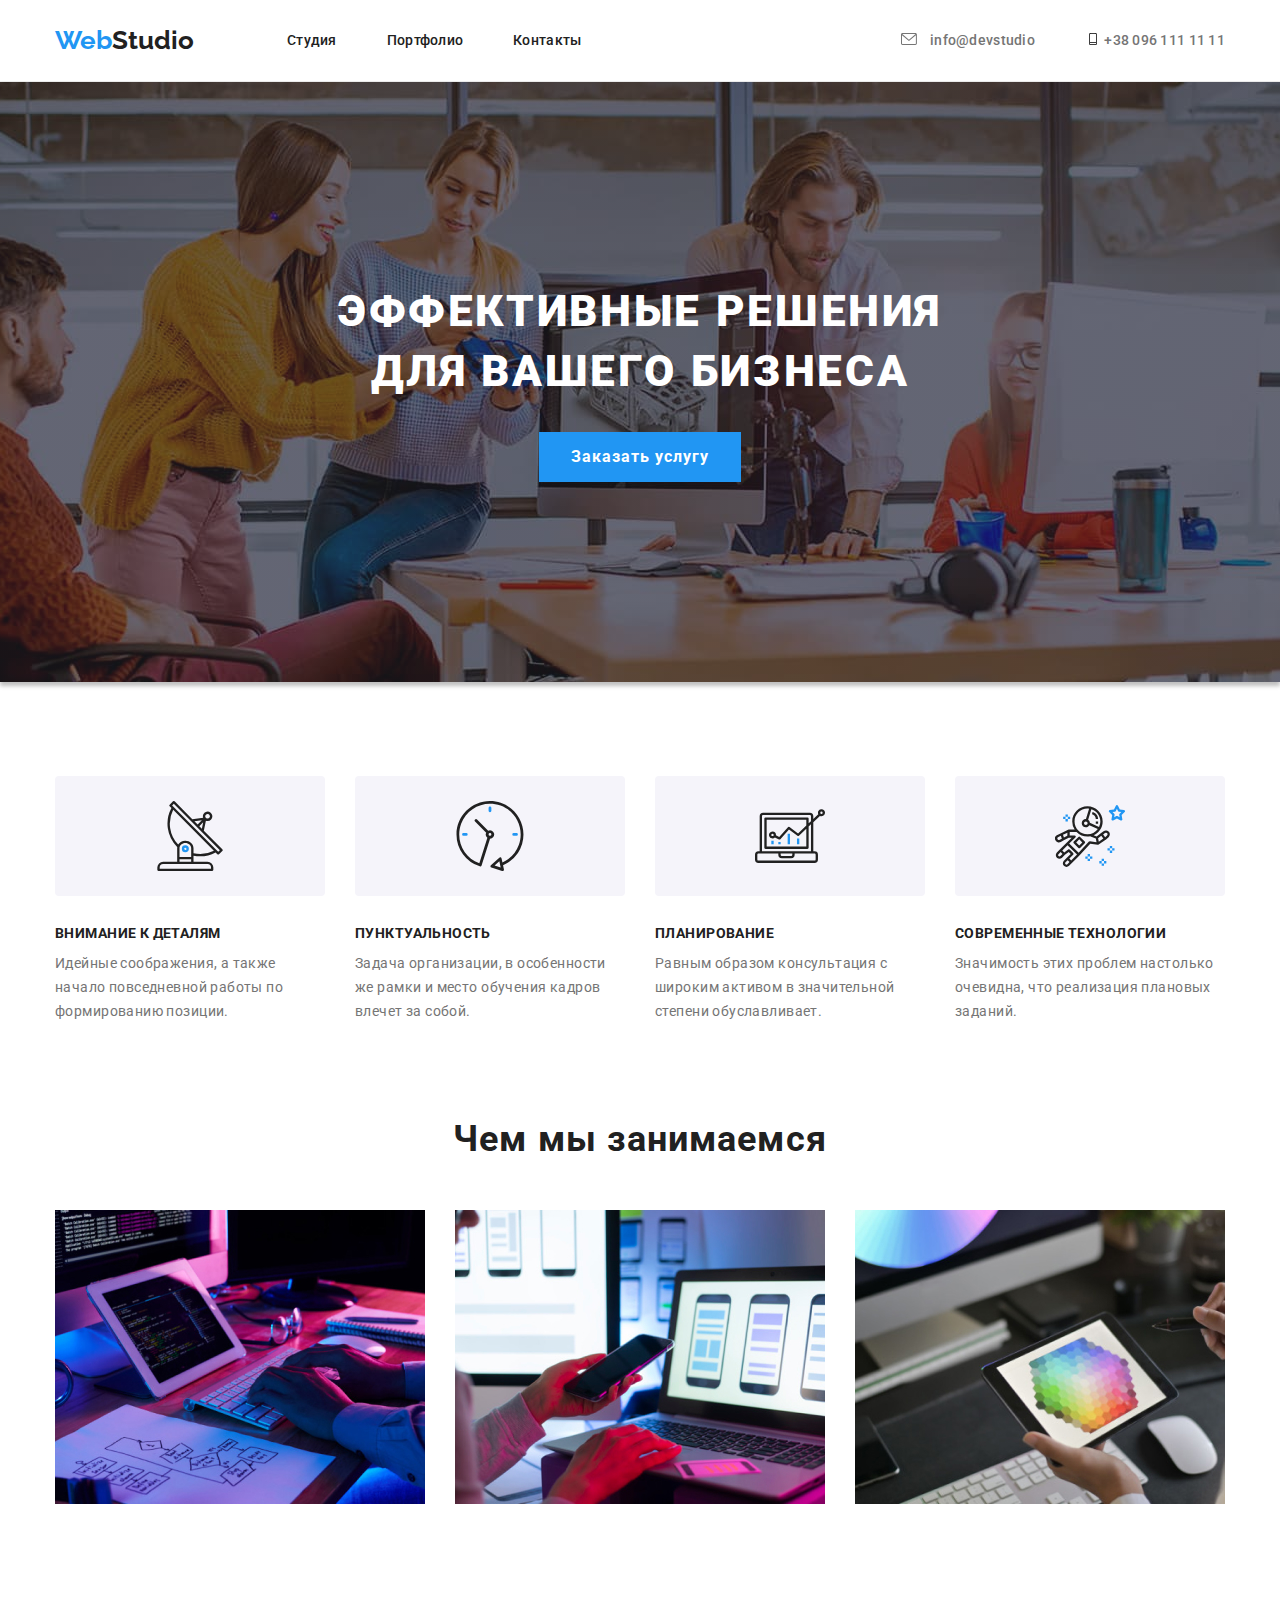
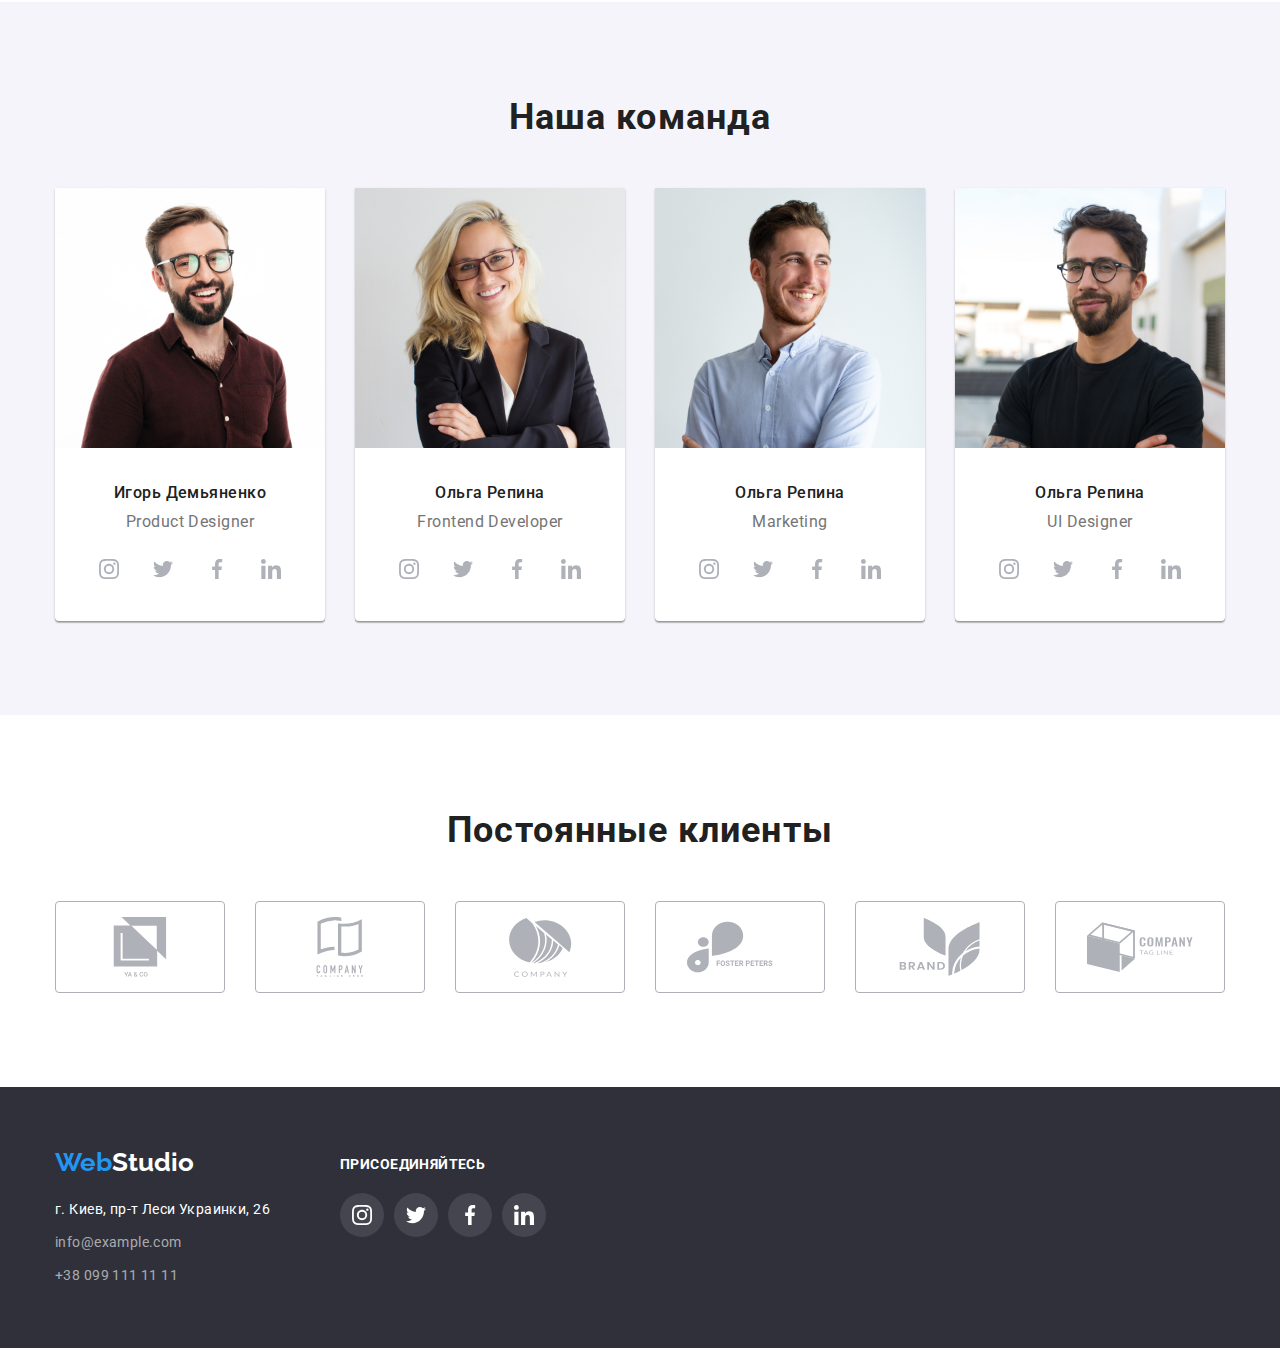
==== index.html @ 3fc8c056 "work5" ====
<!DOCTYPE html>
<html lang="ru">
<head>
    <meta charset="UTF-8">
    <meta http-equiv="X-UA-Compatible" content="IE=edge">
    <meta name="viewport" content="width=device-width, initial-scale=1.0">
    <title>Document</title>
    <link rel="stylesheet" href="./css/modern-normalize.css">
    <link rel="preconnect" href="https://fonts.googleapis.com">
    <link rel="preconnect" href="https://fonts.gstatic.com" crossorigin>
    <link href="https://fonts.googleapis.com/css2?family=Raleway:wght@700&family=Roboto:wght@400;500;700;900&display=swap"
        rel="stylesheet">
    <link rel="stylesheet" href="./css/styles.css">
</head>
<body>
    <!-- Шапка -->
<header class="header">
    <div class="container auth-div">
        <nav class="auth-nav">
            <a class="webstudio text-decor" href=""><span class="web">Web</span>Studio</a>
            <ul class="site-ul">
                <li><a class="link-li text-decor" href="./index.html">Студия</a></li>
                <li><a class="link-li text-decor" href="./portfolio.html">Портфолио</a></li>
                <li><a class="link-li text-decor" href="">Контакты</a></li>
            </ul>
        </nav>
        <ul class="site-ul-li">
            <li> 
            <a class="link text-decor" href="#"> <svg class="envelope" width="16" height="12">
                <use href="./images/icons.svg#icon-envelope-hover">
                </use>
            </svg> info@devstudio</a>
        </li>
            <li>
                <a class="link text-decor" href="#"> <svg class="smarthone" width="16" height="12">
                    <use href="./images/icons.svg#icon-Vector"></use>
                </svg> +38 096 111 11 11</a></li>
        </ul>
    </div>
</header>
    <!-- Головна частина -->
    <main>
            <!-- Рішення -->
            <section class="hero section">
                <h1 class="decision">Эффективные решения <br> для вашего бизнеса</h1>
                <button class="btn" type="button" data-modal-open>Заказать услугу</button>
                <div class="backdrop is-hidden" data-modal>
                    <div class="modal">
                        <button class="btn-modal" data-modal-close>X</button>
                    </div>
                </div>
            </section>
            <!-- Увага, пунктуальність, планування та сучасні технології -->
            <section class="section section-tehnologi">
                <div class="container">
                            <ul class="job">
                                <li class="job-li">
                                    <div class="div-tehnologi">
                                        <svg  class="icon-tehnologi" width="70" height="70">
                                            <use href="./images/icons.svg#icon-antenna-1"></use>
                                        </svg>
                                    </div> 
                                    <h3 class="menu">Внимание к деталям</h3>
                                    <p class="submenu">Идейные соображения, а также начало повседневной работы по формированию позиции.</p>
                                </li>
                                <li class="job-li">
                                    <div class="div-tehnologi">
                                        <svg class="icon-tehnologi" width="70" height="70">
                                            <use href="./images/icons.svg#icon-clock-1"></use>
                                        </svg>
                                    </div>
                                    <h3 class="menu">Пунктуальность</h3>
                                    <p class="submenu">Задача организации, в особенности же рамки и место обучения кадров влечет за собой.</p>
                                </li>
                                <li class="job-li">
                                    <div class="div-tehnologi">
                                        <svg class="icon-tehnologi" width="70" height="70">
                                            <use href="./images/icons.svg#icon-diagram-1"></use>
                                        </svg>
                                    </div>
                                    <h3 class="menu">Планирование</h3>
                                    <p class="submenu">Равным образом консультация с широким активом в значительной степени обуславливает.</p>
                                </li>
                                <li class="job-li">
                                    <div class="div-tehnologi">
                                        <svg class="icon-tehnologi" width="70" height="70">
                                            <use href="./images/icons.svg#icon-astronaut-1"></use>
                                        </svg>
                                    </div>
                                    <h3 class="menu">Современные технологии</h3>
                                    <p class="submenu">Значимость этих проблем настолько очевидна, что реализация плановых заданий.</p>
                                </li>
                            </ul>
                </div>
            </section>
            <!-- Чим ми займаємось -->
            <section class="section">
                <div class="container">
                    <h2 class="work">Чем мы занимаемся</h2>
                    <ul class="work-ul">
                        <li>
                            <img src="./images/img.jpg" width="370" alt="программист работает в своем рабочем офисе">
                        </li>
                        <li>
                            <img src="./images/img2.jpg" width="370" alt="вебдизайнеры разрабатывают приложение на смартфоны">
                        </li>
                        <li>
                            <img src="./images/img3.jpg" width="370"
                                alt="креативный художник веб дизайнер с рабочим выбором цвета графическим планшетом">
                        </li>
                    </ul>
                </div>
            </section>
            <!-- Команда -->
            <section class="section" style="background-color: #F5F4FA">
                <div class="container">
                    <h2 class="team">Наша команда</h2>
                    <ul class="team-ul">
                        <li class="team-li">
                            <img src="./images/img4.jpg" width="270" height="260" alt="дизайнер продукта">
                            <div class="div-p">
                                <p class="member">Игорь Демьяненко</p>
                                <p class="kind">Product Designer</p>
                            </div>
                            <ul class="icon-ul">
                                <li class="icon-li"><a class="icon-link" href="#">
                                    <svg class="icon-item">
                                        <use href="./images/icons.svg#icon-instagram-2"></use>
                                    </svg>
                                </a></li>
                                <li><a class="icon-link" href="#">
                                    <svg class="icon-item" width="20" height="20">
                                        <use href="./images/icons.svg#icon-twitter-1"></use>
                                    </svg>
                                </a></li>
                                <li><a class="icon-link" href="#">
                                    <svg class="icon-item" width="20" height="20">
                                        <use href="./images/icons.svg#icon-facebook-1"></use>
                                    </svg>
                                </a></li>
                                <li><a class="icon-link" href="#">
                                    <svg class="icon-item" width="20" height="20">
                                        <use href="./images/icons.svg#icon-linkedin-1"></use>
                                    </svg>
                                </a></li>
                            </ul>
                        </li>
                        <li class="team-li">
                            <img src="./images/img5.jpg" width="270" height="260" alt="фронтенд разработчик">
                            <div class="div-p">
                                <p class="member">Ольга Репина</p>
                                <p class="kind">Frontend Developer</p> 
                            </div>
                                                        <ul class="icon-ul">
                                                            <li class="icon-li"><a class="icon-link" href="#">
                                                                    <svg class="icon-item">
                                                                        <use href="./images/icons.svg#icon-instagram-2"></use>
                                                                    </svg>
                                                                </a></li>
                                                            <li><a class="icon-link" href="#">
                                                                    <svg class="icon-item" width="20" height="20">
                                                                        <use href="./images/icons.svg#icon-twitter-1"></use>
                                                                    </svg>
                                                                </a></li>
                                                            <li><a class="icon-link" href="#">
                                                                    <svg class="icon-item" width="20" height="20">
                                                                        <use href="./images/icons.svg#icon-facebook-1"></use>
                                                                    </svg>
                                                                </a></li>
                                                            <li><a class="icon-link" href="#">
                                                                    <svg class="icon-item" width="20" height="20">
                                                                        <use href="./images/icons.svg#icon-linkedin-1"></use>
                                                                    </svg>
                                                                </a></li>
                                                        </ul>
                        </li>
                        <li class="team-li">
                            <img src="./images/img6.jpg" width="270" height="260" alt="маркетолог">
                            <div class="div-p">
                                <p class="member">Ольга Репина</p>
                                <p class="kind">Marketing</p>
                            </div>
                                                    <ul class="icon-ul">
                                                        <li class="icon-li"><a class="icon-link" href="#">
                                                                <svg class="icon-item">
                                                                    <use href="./images/icons.svg#icon-instagram-2"></use>
                                                                </svg>
                                                            </a></li>
                                                        <li><a class="icon-link" href="#">
                                                                <svg class="icon-item" width="20" height="20">
                                                                    <use href="./images/icons.svg#icon-twitter-1"></use>
                                                                </svg>
                                                            </a></li>
                                                        <li><a class="icon-link" href="#">
                                                                <svg class="icon-item" width="20" height="20">
                                                                    <use href="./images/icons.svg#icon-facebook-1"></use>
                                                                </svg>
                                                            </a></li>
                                                        <li><a class="icon-link" href="#">
                                                                <svg class="icon-item" width="20" height="20">
                                                                    <use href="./images/icons.svg#icon-linkedin-1"></use>
                                                                </svg>
                                                            </a></li>
                                                    </ul>
                        </li>
                        <li class="team-li">
                            <img src="./images/img7.jpg" width="270" height="260" alt="дизайнер пользовательского интерфейса">
                            <div class="div-p">
                                <p class="member">Ольга Репина</p>
                            <p class="kind">UI Designer</p>
                            </div>
                                                        <ul class="icon-ul">
                                                            <li class="icon-li"><a class="icon-link" href="#">
                                                                    <svg class="icon-item">
                                                                        <use href="./images/icons.svg#icon-instagram-2"></use>
                                                                    </svg>
                                                                </a></li>
                                                            <li><a class="icon-link" href="#">
                                                                    <svg class="icon-item" width="20" height="20">
                                                                        <use href="./images/icons.svg#icon-twitter-1"></use>
                                                                    </svg>
                                                                </a></li>
                                                            <li><a class="icon-link" href="#">
                                                                    <svg class="icon-item" width="20" height="20">
                                                                        <use href="./images/icons.svg#icon-facebook-1"></use>
                                                                    </svg>
                                                                </a></li>
                                                            <li><a class="icon-link" href="#">
                                                                    <svg class="icon-item" width="20" height="20">
                                                                        <use href="./images/icons.svg#icon-linkedin-1"></use>
                                                                    </svg>
                                                                </a></li>
                                                        </ul>
                        </li>
                    </ul>
                </div>
            </section>
            <!-- Постоянные клиенты -->
            <section class="section">
                <div class="container">
                    <h2 class="clients">Постоянные клиенты</h2>
                    <ul class="clients-ul">
                        <li>
                                <a class="clients-a" href="#">
                                    <svg class="logo" width="106" height="60">
                                        <use href="./images/icons.svg#icon-group"></use>
                                    </svg>
                                </a>
                        </li>
                        <li>
                                <a class="clients-a" href="#">
                                <svg class="logo" width="106" height="60">
                                    <use href="./images/icons.svg#icon-taglinehere"></use>
                                </svg>
                            </a>
                        </li>
                        <li>
                                <a class="clients-a" href="#">
                                    <svg class="logo" width="106" height="60">
                                <use href="./images/icons.svg#icon-company"></use>
                            </svg>
                        </a>
                        </li>
                        <li>
                                <a class="clients-a" href="#">
                                    <svg class="logo" width="106" height="60">
                                <use href="./images/icons.svg#icon-fosters"></use>
                            </svg>
                        </a>
                        </li>
                        <li>
                                <a class="clients-a" href="#">
                                    <svg class="logo" width="106" height="60">
                                    <use href="./images/icons.svg#icon-brand"></use>
                                </svg>
                            </a>
                        </li>
                        <li>
                                <a class="clients-a" href="#">
                                    <svg class="logo" width="106" height="60">
                                    <use href="./images/icons.svg#icon-tagline"></use>
                                </svg>
                            </a>
                        </li>
                    </ul>
                </div>
            </section>
    </main>   
    <!-- Футер -->
    <footer>
        <div class="container footers">
            <div class="footer-addres"> 
<a class="webstudio-footer text-decor" href=""><span class="web">Web</span>Studio</a>
            <address class="address text-decor">г. Киев, пр-т Леси Украинки, 26</address>
            <ul class="email-link">
                <li><a class="email text-decor" href="">info@example.com</a></li>
                <li><a class="email text-decor" href="">+38 099 111 11 11</a></li>
            </ul>
            </div>
        <div class="footer-icons">
            <p class="footer-p">присоединяйтесь</p>
            <ul class="footer-icons-ul">
                <li ><a class="footer-icons-a" href="">
                    <svg class="footer-icon-item" width="20" height="20">
                        <use href="./images/icons.svg#icon-instagram-2"></use>
                    </svg>
                </a></li>
                <li ><a class="footer-icons-a" href="">
                    <svg class="footer-icon-item" width="20" height="20">
                        <use href="./images/icons.svg#icon-twitter-1"></use>
                    </svg>
                </a></li>
                <li ><a class="footer-icons-a" href="">
                    <svg class="footer-icon-item" width="20" height="20">
                        <use href="./images/icons.svg#icon-facebook-1"></use>
                    </svg>
                </a></li>
                <li ><a class="footer-icons-a" href="">
                    <svg class="footer-icon-item" width="20" height="20">
                        <use href="./images/icons.svg#icon-linkedin-1"></use>
                    </svg>
                </a></li>
            </ul>
        </div>
        </div>
    </footer>
    <!-- Модальне вікно -->
    <script src="./js/modal.js"></script>
</body>
</html>
---- css/styles.css ----
body {
    background-color: #FFFFFF;
    font-family: 'Roboto';
    color: #212121;
    font-weight: 400;
}
h1, h2, h3, ul, p {
        margin: 0;
        padding: 0;
}
ul {
    list-style: none;
}
.text-decor {
    text-decoration: none;
}
/* Header */
.header {
    background: #FFFFFF;
    border-bottom: 1px solid #ECECEC;
}
.auth-div {
        display: flex;
        align-items: center;
}
.auth-nav {
        display: flex;
        align-items: center;

}
.webstudio {
        font-family:'Raleway';
        font-weight: 700;
        font-size: 26px;
        line-height: 1.19;
        color: #212121;
        display: block;
        padding-top: 25px;
        padding-bottom: 25px;
}
.web {
    color:#2196F3;
}
.site-nav {
        display: flex;
        margin-right: 50px;
}
 .site-nav li:not(:last-child) {
        margin-right: 50px;
 }
 .site-ul {
        display: flex;
        margin-left: 93px;
 }
 .site-ul-li {
        display: flex;
        margin-left: auto;
 }
.site-ul li:not(:last-child) {
        margin-right: 50px;
}
.site-ul-li li:not(:last-child) {
        margin-right: 50px;
}

.link-li{
        font-weight: 500;
        font-size: 14px;
        line-height: 1.14;
        letter-spacing: 0.02em;
        color: #212121;
        padding-top: 32px;
        padding-bottom: 32px;
}
.link {
        font-weight: 500;
        font-size: 14px;
        line-height: 1.14;
        letter-spacing: 0.02em;
        color: #757575;
        padding-top: 32px;
        padding-bottom: 32px;
}

.link-li:hover, .link-li:focus {
    color: #2196F3;
}

.link:hover .smarthone , .link:focus .smarthone {
        fill: #2196F3;
}
.envelope {
        margin-right: 10px;
        fill: #757575;
}
.link:hover .envelope,
.link:focus .envelope {
        fill: #2196F3;
}
.link:hover, .link:focus {
        color: #2196F3;
}
/* Main */
.container {
        width: 1200px;
        margin-left: auto;
        margin-right: auto;
        padding-left: 15px;
        padding-right: 15px;
}

.section {
        padding-top: 94px;
        padding-bottom: 94px;
}

  /* < !-- Рішення --> */
.hero {
        text-align: center;
        background-color: rgba(47, 48, 58, 0.4);
        padding-top: 200px;
        padding-bottom: 200px;
        margin-left: auto;
        margin-right: auto;
        max-width: 1600px;
        height: 600px;
        box-shadow: 0px 4px 4px rgba(0, 0, 0, 0.25);
        background-image:
        linear-gradient(to right, rgba(47, 48, 58, 0.4), rgba(47, 48, 58, 0.4)), 
        url(../images/Img17.jpg);
        background-position: center;
        background-size: cover;
        background-repeat: no-repeat;
        
}
.decision {
        font-weight: 900;
        font-size: 44px;
        line-height: 1.36;
            letter-spacing: 0.06em;
            text-transform: uppercase;
            color: #FFFFFF; 
            margin-top: 0;
            margin-bottom: 30px;
}

.btn {
        display: inline-block;
        font-weight: 700;
        font-size: 16px;
        line-height: 1.88;
            text-align: center;
            letter-spacing: 0.06em;
            color: #FFFFFF;
            background-color: #2196F3;
            border: none;
            cursor: pointer;
            min-width: 200px;
            height: 50px;
            padding: 10px 32px;
}
.backdrop.is-hidden {
        visibility: hidden;
        opacity: 0;
        pointer-events: none;
}
.modal {
        background-color: #FFFFFF;
        width: 528px;
        height: 581px;
        position: absolute;
        left: 31%;
        top: 32%;
}
.btn-modal {
        width: 30px;
        height: 30px;
        position: absolute;
        top: 0;
        right: 0;
}
/* < !-- Увага,
пунктуальність,
планування та сучасні технології --> */

.section-tehnologi {
        padding-bottom: 0;
}
.job {
        display: flex;
}
.job li:not(:last-child) {
        margin-right: 30px;
}
.job-li {
        width: 270px;
}
.div-tehnologi {
        background-color: #F5F4FA;
        width: 270px;
        height: 120px;
        border-radius: 4px;
        margin-bottom: 30px;
                justify-content: center;
                        align-items: center;
                        display: flex;
}

.menu {
        font-weight: 700;
        font-size: 14px;
        line-height: 1.14;
        letter-spacing: 0.03em;
        text-transform: uppercase;
        color: #212121;
        margin-bottom: 10px;
}
.submenu {
        font-size: 14px;
        line-height: 1.71;
        letter-spacing: 0.03em;
        color: #757575;
}
  /* < !-- Чим ми займаємось --> */
.work {
        font-weight: 700;
        font-size: 36px;
        line-height: 1.17;
        text-align: center;
        letter-spacing: 0.03em;
        color: #212121;
        margin-bottom: 50px;
}
.work-ul {
        display: flex;
}
.work-ul li:not(:last-child) {
        margin-right: 30px;
}
 /* < !-- Команда --> */
.team {
        font-weight: 700;
        font-size: 36px;
        line-height: 1.17;
        text-align: center;
        letter-spacing: 0.03em;
        color: #212121;
        margin-bottom: 50px;
} 
 .team-ul {
        display: flex;
 }
 .team-ul li:not(:last-child) {
        margin-right: 30px;
 }
 .team-li {
        border-radius: 0px 0px 4px 4px;
        background: #FFFFFF;
        box-shadow: 0px 1px 3px rgba(0, 0, 0, 0.12), 0px 1px 1px rgba(0, 0, 0, 0.14), 0px 2px 1px rgba(0, 0, 0, 0.2);
 }
.icon-ul {
        display: flex;
        padding: 16px 32px 30px 32px;
}
.icon-ul li:not(:last-child) {
        margin-right: 10px;
}
.icon-link {
        width: 44px;
        height: 44px;
        border-radius: 50%;
         border: none;
         display: flex;
         align-items: center;
         justify-content: center;
}
.icon-link:hover, .icon-link:focus {
        background-color: #2196F3;
}
.icon-item {
        fill: #AFB1B8;
        width: 20px;
        height: 20px;
}
.icon-link:hover .icon-item,
.icon-link:focus .icon-item {
        fill: #FFFFFF;
}
.member {
        font-weight: 500;
        font-size: 16px;
        line-height: 1.19;
        text-align: center;
        letter-spacing: 0.03em;
        color: #212121;
}
.kind {
        font-size: 16px;
        line-height: 1.19;
        text-align: center;
        letter-spacing: 0.03em;
        color: #757575;
        margin-top: 10px;
}
.div-p {
        padding-top: 30px;
}
/* Clients */
.clients {
        font-weight: 700;
                font-size: 36px;
                line-height: 1.17;
                text-align: center;
                letter-spacing: 0.03em;
                color: #212121;
}
.clients-ul {
        display: flex;
        margin-top: 50px;
}
.clients-ul li:not(:last-child) {
        margin-right: 30px;
}
.clients-a {
        border: 1px solid #AFB1B8;
        border-radius: 4px;
        width: 170px;
        height: 92px;
        display: flex;
        align-items: center;
        justify-content: center;
}

.logo:hover, .logo:focus {
        fill: #2196F3;
}
.clients-a:hover .logo,
.clients-a:focus .logo {
        fill: #2196F3;
}
.clients-a:hover, .clients-a:focus {
        border: 1px solid #2196F3;
}

.logo {
        fill: #AFB1B8;
}

/* Footer */
.footers {
        display: flex;
}
.footer-icons {
        margin-top: 10px;
        margin-left: 70px;
}
.footer-p {
        color: #FFFFFF;
        font-style: normal;
font-weight: 700;
font-size: 14px;
line-height: 1.14;
letter-spacing: 0.03em;
text-transform: uppercase;
}
.footer-icons-ul {
        display: flex;
        margin-top: 20px;
}
.footer-icons-ul li:not(:last-child) {
        margin-right: 10px;
}
.footer-icons-a {
        width: 44px;
        height: 44px;
        border-radius: 50%;
         border: none;
         display: flex;
         align-items: center;
         justify-content: center;
        background: rgba(255, 255, 255, 0.1);
}
.footer-icons-a:hover, .footer-icons-a:focus {
        background-color: #2196F3;
}
.footer-icon-item {
        fill:#FFFFFF;
}
.webstudio-footer {
    font-family: 'Raleway';
        font-weight: 700;
        font-size: 26px;
        line-height: 1.19;
        color: #FFFFFF;
        margin-top: 0px;
        display: inline-block;
}
.address {
        font-style: normal;
        font-size: 14px;
        line-height: 1.71;
        letter-spacing: 0.03em;
        color: #FFFFFF;
        margin-top: 20px;
}

.email {
        font-size: 14px;
        line-height: 1.71;
        letter-spacing: 0.03em;
        color: rgba(255, 255, 255, 0.6);
}
.email:hover, .email:focus {
    color: #2196F3;
}
.email-link li {
        margin-top: 9px;
}
footer {
    background-color: #2F303A;
margin-top: 0;
        margin-bottom: 0;
        padding-top: 60px;
        padding-bottom: 60px;
}

/* Portfolio */
.btn-li {
        font-weight: 500;
        font-size: 16px;
        line-height: 1.63;
        letter-spacing: 0.03em;
        border: none;
        cursor: pointer;
        padding: 6px 22px;
        background-color: #F5F4FA;
        border-radius: 4px;
}
.btn-ul li:not(:last-child) {
        margin-right: 8px;
}
.btn-li:hover, .btn-li:focus {
    background-color: #2196F3;
    color: #FFFFFF;
    box-shadow: 0px 3px 1px rgba(0, 0, 0, 0.1), 0px 1px 2px rgba(0, 0, 0, 0.08), 0px 2px 2px rgba(0, 0, 0, 0.12);
}
.btn-ul {
        display: flex;
        justify-content: center;
        margin-bottom: 50px;
}
.title {
        font-family: 'Roboto';
        font-weight: 700;
        font-size: 18px;
        line-height: 1.88;
        letter-spacing: 0.06em;
        color: #212121;
}
.title-p {
        font-size: 16px;
        line-height: 1.88;
        letter-spacing: 0.03em;
        color: #757575;
        margin-top: 4px;
}
.div-title {
        border-right: 1px solid #EEEEEE;
        border-left: 1px solid #EEEEEE;
        border-bottom: 1px solid #EEEEEE;
        padding: 20px 24px;
}
.projects {
        display: none;
}
.cards {
        display: block;
        text-decoration: none;
}
.cards:hover {
        box-shadow: 0px 1px 1px rgba(0, 0, 0, 0.12), 0px 4px 4px rgba(0, 0, 0, 0.06), 1px 4px 6px rgba(0, 0, 0, 0.16);
}
.images {

        display: flex;
        flex-wrap: wrap;
}
.images-link {
        margin-right: 30px;
        margin-bottom: 30px;
}
.images-link:nth-child(3n) {
        margin-right: 0;
}
.images-link:nth-child(n+6) {
        margin-bottom: 0;
}
.img-item {
        display: block;
}
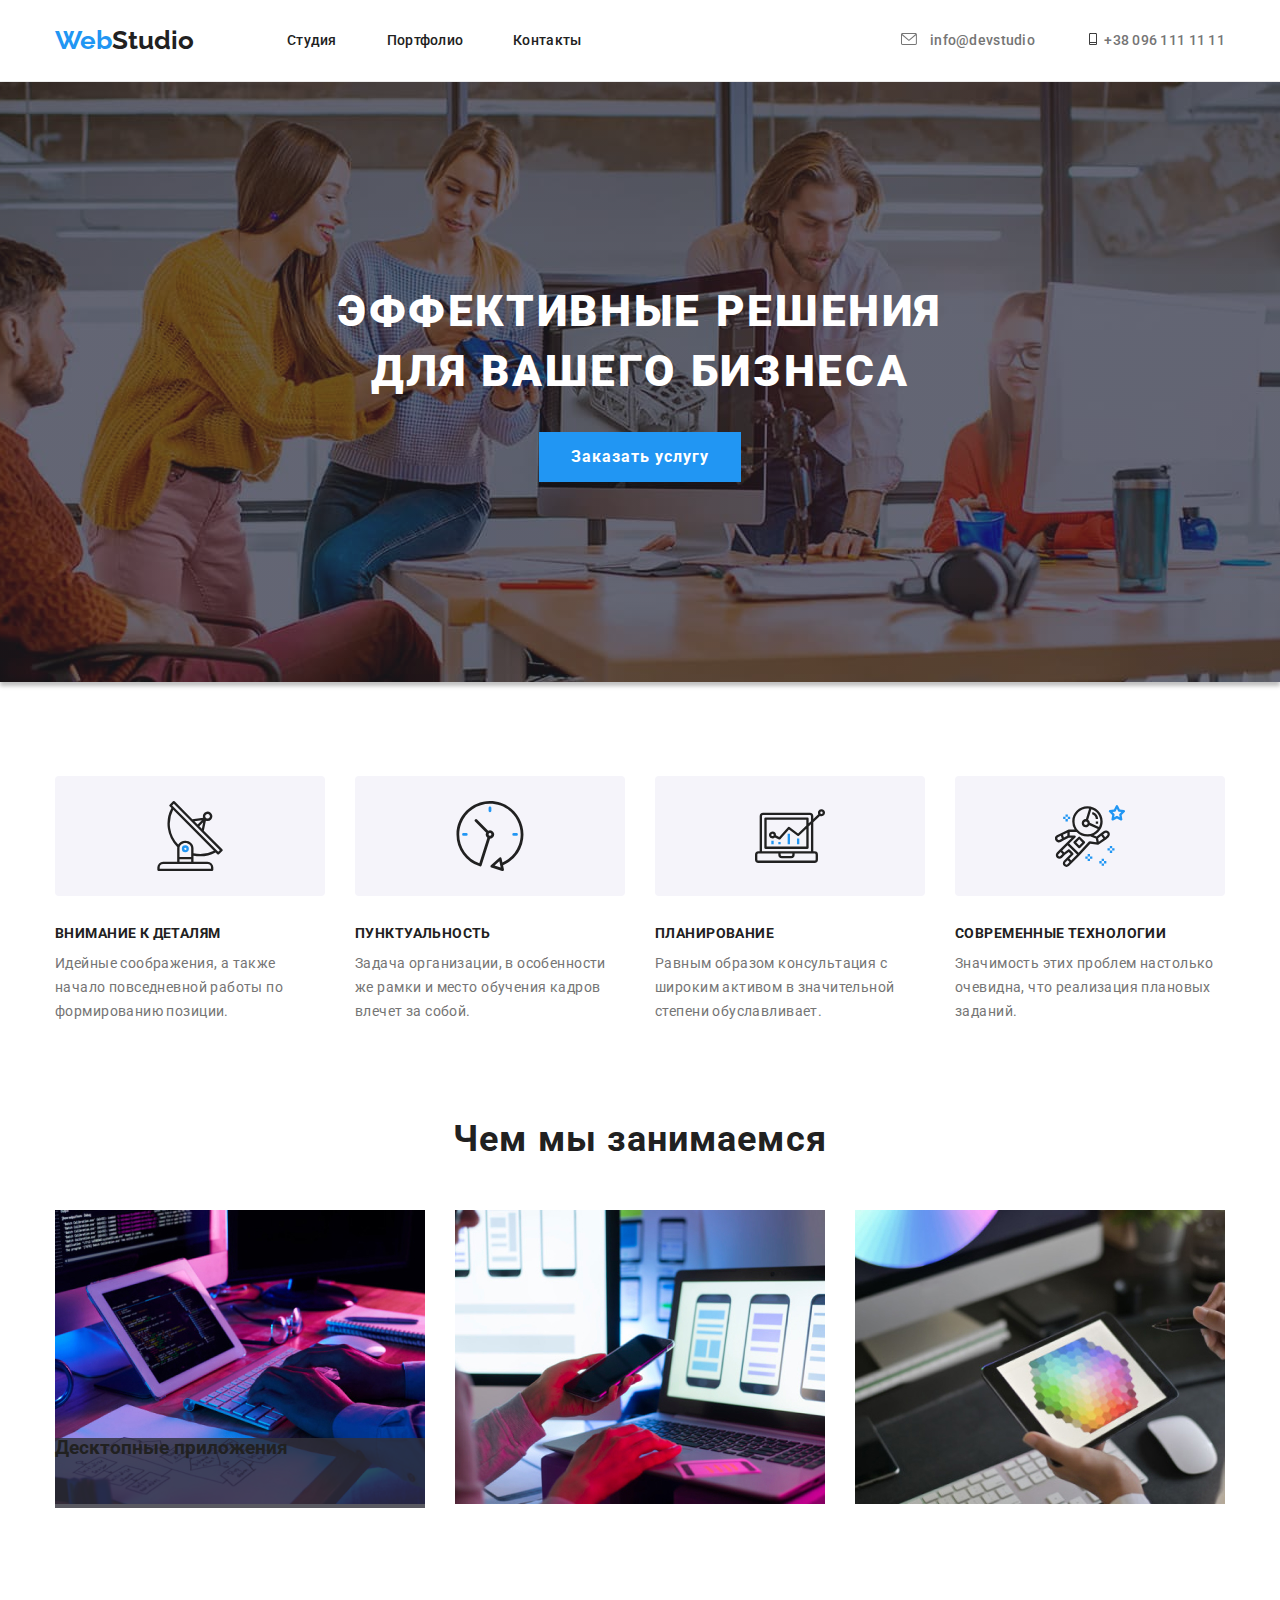
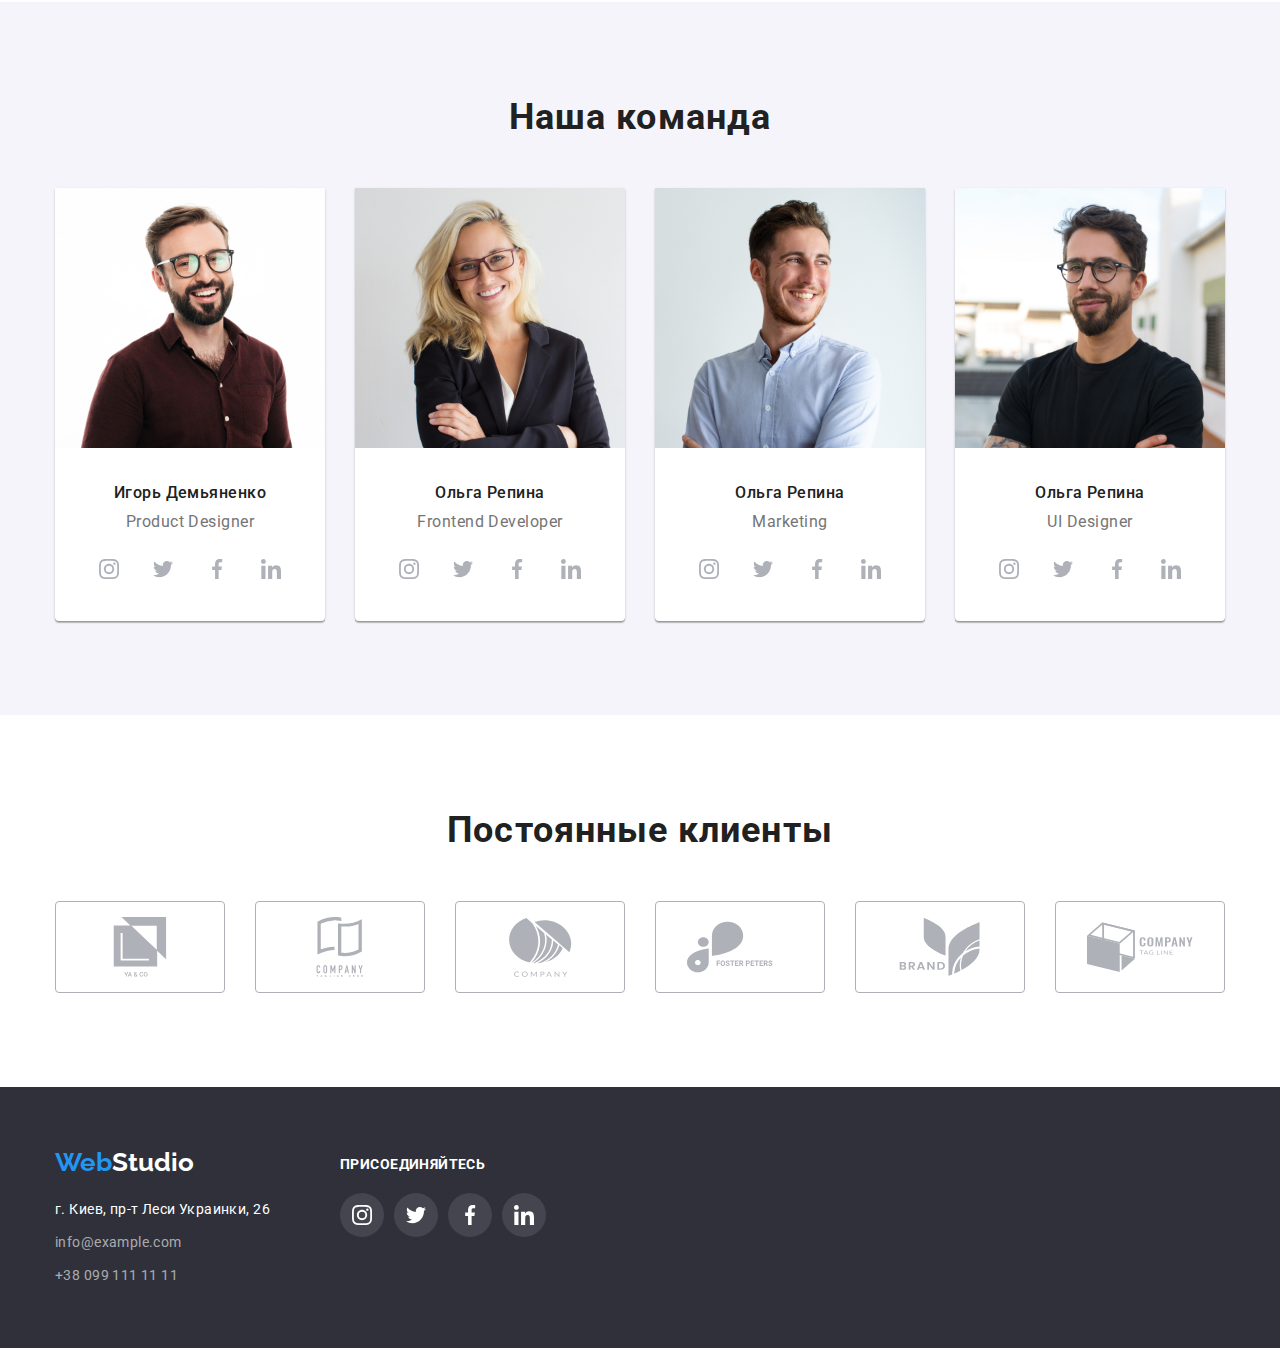
==== commit 013bcbf9: "work5" ====
--- a/index.html
+++ b/index.html
@@ -46,7 +46,9 @@
                 <button class="btn" type="button" data-modal-open>Заказать услугу</button>
                 <div class="backdrop is-hidden" data-modal>
                     <div class="modal">
-                        <button class="btn-modal" data-modal-close>X</button>
+                        <button class="btn-modal" data-modal-close>
+                            <embed src="./images/Vector (1).svg" type="">
+                        </button>
                     </div>
                 </div>
             </section>
@@ -98,8 +100,9 @@
                 <div class="container">
                     <h2 class="work">Чем мы занимаемся</h2>
                     <ul class="work-ul">
-                        <li>
-                            <img src="./images/img.jpg" width="370" alt="программист работает в своем рабочем офисе">
+                        <li class="work-li">
+                                <img src="./images/img.jpg" width="370" alt="программист работает в своем рабочем офисе">
+                                    <h3 class="work-h">Десктопные приложения</h3>
                         </li>
                         <li>
                             <img src="./images/img2.jpg" width="370" alt="вебдизайнеры разрабатывают приложение на смартфоны">
--- a/css/styles.css
+++ b/css/styles.css
@@ -13,6 +13,9 @@
 }
 .text-decor {
     text-decoration: none;
+}
+.img {
+        display: block;
 }
 /* Header */
 .header {
@@ -159,26 +162,40 @@
             height: 50px;
             padding: 10px 32px;
 }
+.backdrop {
+        position: fixed;
+        top: 0;
+        background-color: rgba(0, 0, 0, 0.2);
+        width: 100%;
+        height: 100%;
+}
 .backdrop.is-hidden {
         visibility: hidden;
         opacity: 0;
         pointer-events: none;
 }
 .modal {
+        border-radius: 4px;
         background-color: #FFFFFF;
         width: 528px;
         height: 581px;
         position: absolute;
-        left: 31%;
-        top: 32%;
+        left: 50%;
+        top: 50%;
+        transform: translate(-50%, -50%);
+        box-shadow: 0px 1px 3px rgba(0, 0, 0, 0.12), 0px 1px 1px rgba(0, 0, 0, 0.14), 0px 2px 1px rgba(0, 0, 0, 0.2);
 }
 .btn-modal {
         width: 30px;
         height: 30px;
         position: absolute;
-        top: 0;
-        right: 0;
-}
+        top: 8px;
+        right: 8px;
+        border-radius: 50%;
+        border-color: rgba(0, 0, 0, 0.1);
+        background-color: #FFFFFF;
+}
+
 /* < !-- Увага,
 пунктуальність,
 планування та сучасні технології --> */
@@ -236,6 +253,17 @@
 }
 .work-ul li:not(:last-child) {
         margin-right: 30px;
+}
+.work-li {
+        position: relative;
+}
+
+.work-h {
+        position: absolute;
+        bottom: 0;
+        width: 370px;
+        height: 70px;
+        background-color: rgba(47, 48, 58, 0.8);
 }
  /* < !-- Команда --> */
 .team {
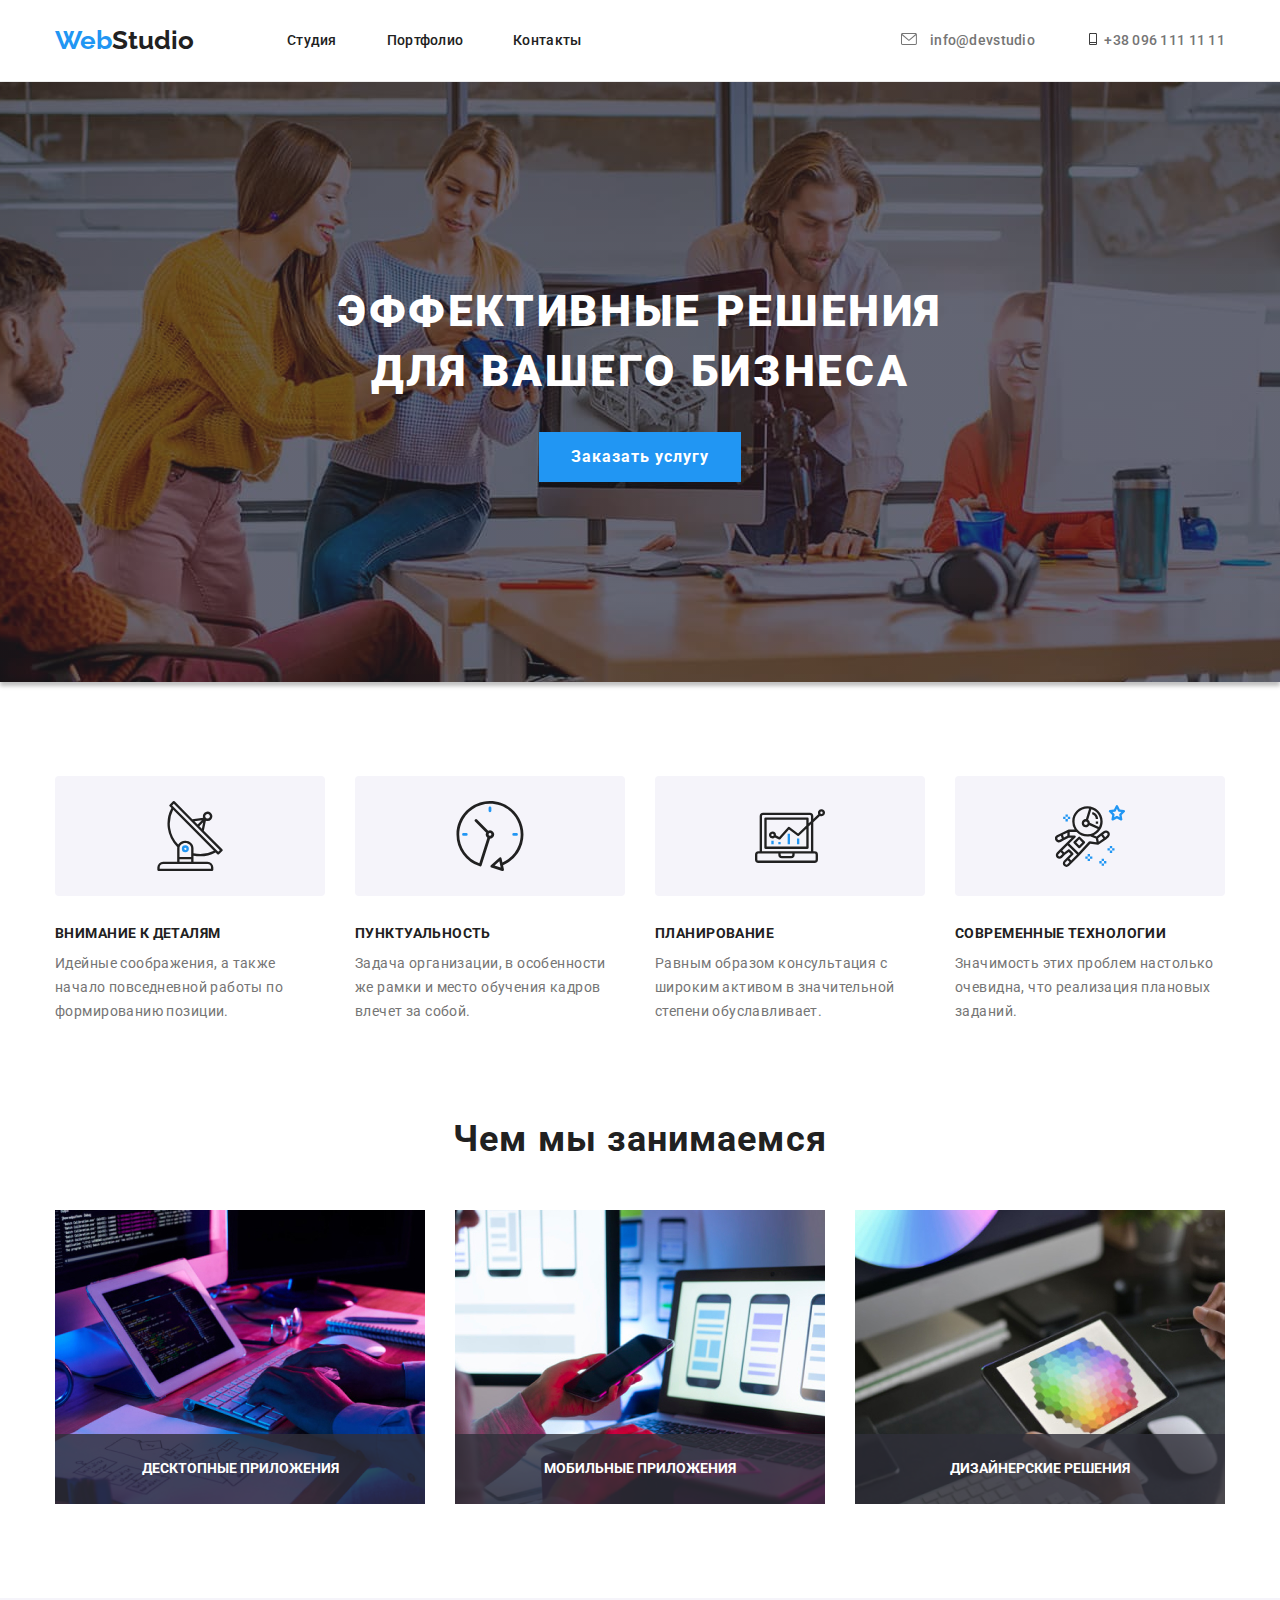
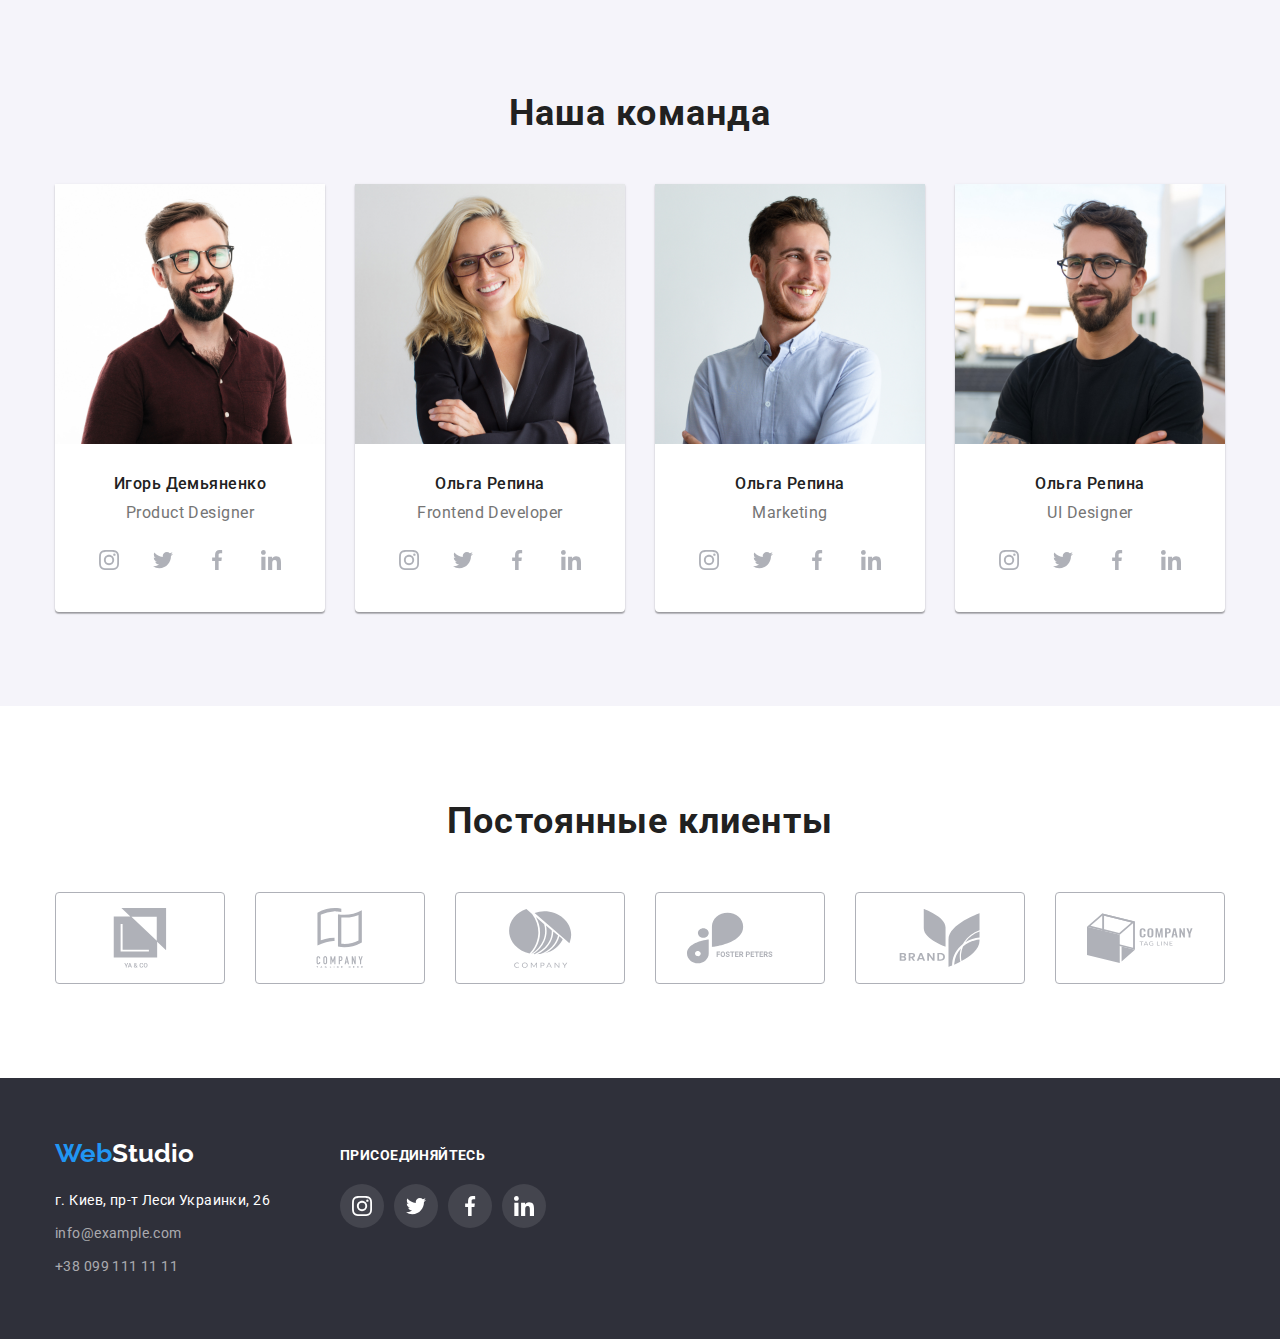
==== commit 54869f21: "work5" ====
--- a/index.html
+++ b/index.html
@@ -44,13 +44,7 @@
             <section class="hero section">
                 <h1 class="decision">Эффективные решения <br> для вашего бизнеса</h1>
                 <button class="btn" type="button" data-modal-open>Заказать услугу</button>
-                <div class="backdrop is-hidden" data-modal>
-                    <div class="modal">
-                        <button class="btn-modal" data-modal-close>
-                            <embed src="./images/Vector (1).svg" type="">
-                        </button>
-                    </div>
-                </div>
+                
             </section>
             <!-- Увага, пунктуальність, планування та сучасні технології -->
             <section class="section section-tehnologi">
@@ -104,12 +98,14 @@
                                 <img src="./images/img.jpg" width="370" alt="программист работает в своем рабочем офисе">
                                     <h3 class="work-h">Десктопные приложения</h3>
                         </li>
-                        <li>
+                        <li class="work-li">
                             <img src="./images/img2.jpg" width="370" alt="вебдизайнеры разрабатывают приложение на смартфоны">
-                        </li>
-                        <li>
+                            <h3 class="work-h">Мобильные приложения</h3>
+                        </li>
+                        <li class="work-li">
                             <img src="./images/img3.jpg" width="370"
                                 alt="креативный художник веб дизайнер с рабочим выбором цвета графическим планшетом">
+                                <h3 class="work-h">Дизайнерские решения</h3>
                         </li>
                     </ul>
                 </div>
@@ -327,6 +323,15 @@
         </div>
         </div>
     </footer>
+    <div class="backdrop is-hidden" data-modal>
+        <div class="modal">
+            <button class="btn-modal" data-modal-close>
+                <svg class="vector" width="11" height="11">
+                    <use href="./images/icons.svg#icon-vector"></use>
+                </svg>
+            </button>
+        </div>
+    </div>
     <!-- Модальне вікно -->
     <script src="./js/modal.js"></script>
 </body>
--- a/css/styles.css
+++ b/css/styles.css
@@ -14,7 +14,7 @@
 .text-decor {
     text-decoration: none;
 }
-.img {
+img {
         display: block;
 }
 /* Header */
@@ -165,9 +165,11 @@
 .backdrop {
         position: fixed;
         top: 0;
+        bottom: 0;
+        left: 0;
+        right: 0;
         background-color: rgba(0, 0, 0, 0.2);
-        width: 100%;
-        height: 100%;
+        transition: opacity 250ms cubic-bezier(0.4, 0, 0.2, 1), visibility 250ms cubic-bezier(0.4, 0, 0.2, 1);
 }
 .backdrop.is-hidden {
         visibility: hidden;
@@ -194,6 +196,7 @@
         border-radius: 50%;
         border-color: rgba(0, 0, 0, 0.1);
         background-color: #FFFFFF;
+        cursor: pointer;
 }
 
 /* < !-- Увага,
@@ -261,9 +264,17 @@
 .work-h {
         position: absolute;
         bottom: 0;
-        width: 370px;
-        height: 70px;
+        width: 100%;
+        min-height: 70px;
         background-color: rgba(47, 48, 58, 0.8);
+        padding-top: 27px;
+        font-weight: 700;
+    font-size: 14px;
+    line-height: 1.14;
+    text-transform: uppercase;
+    display: block;
+    color: #FFFFFF;
+    text-align: center;
 }
  /* < !-- Команда --> */
 .team {
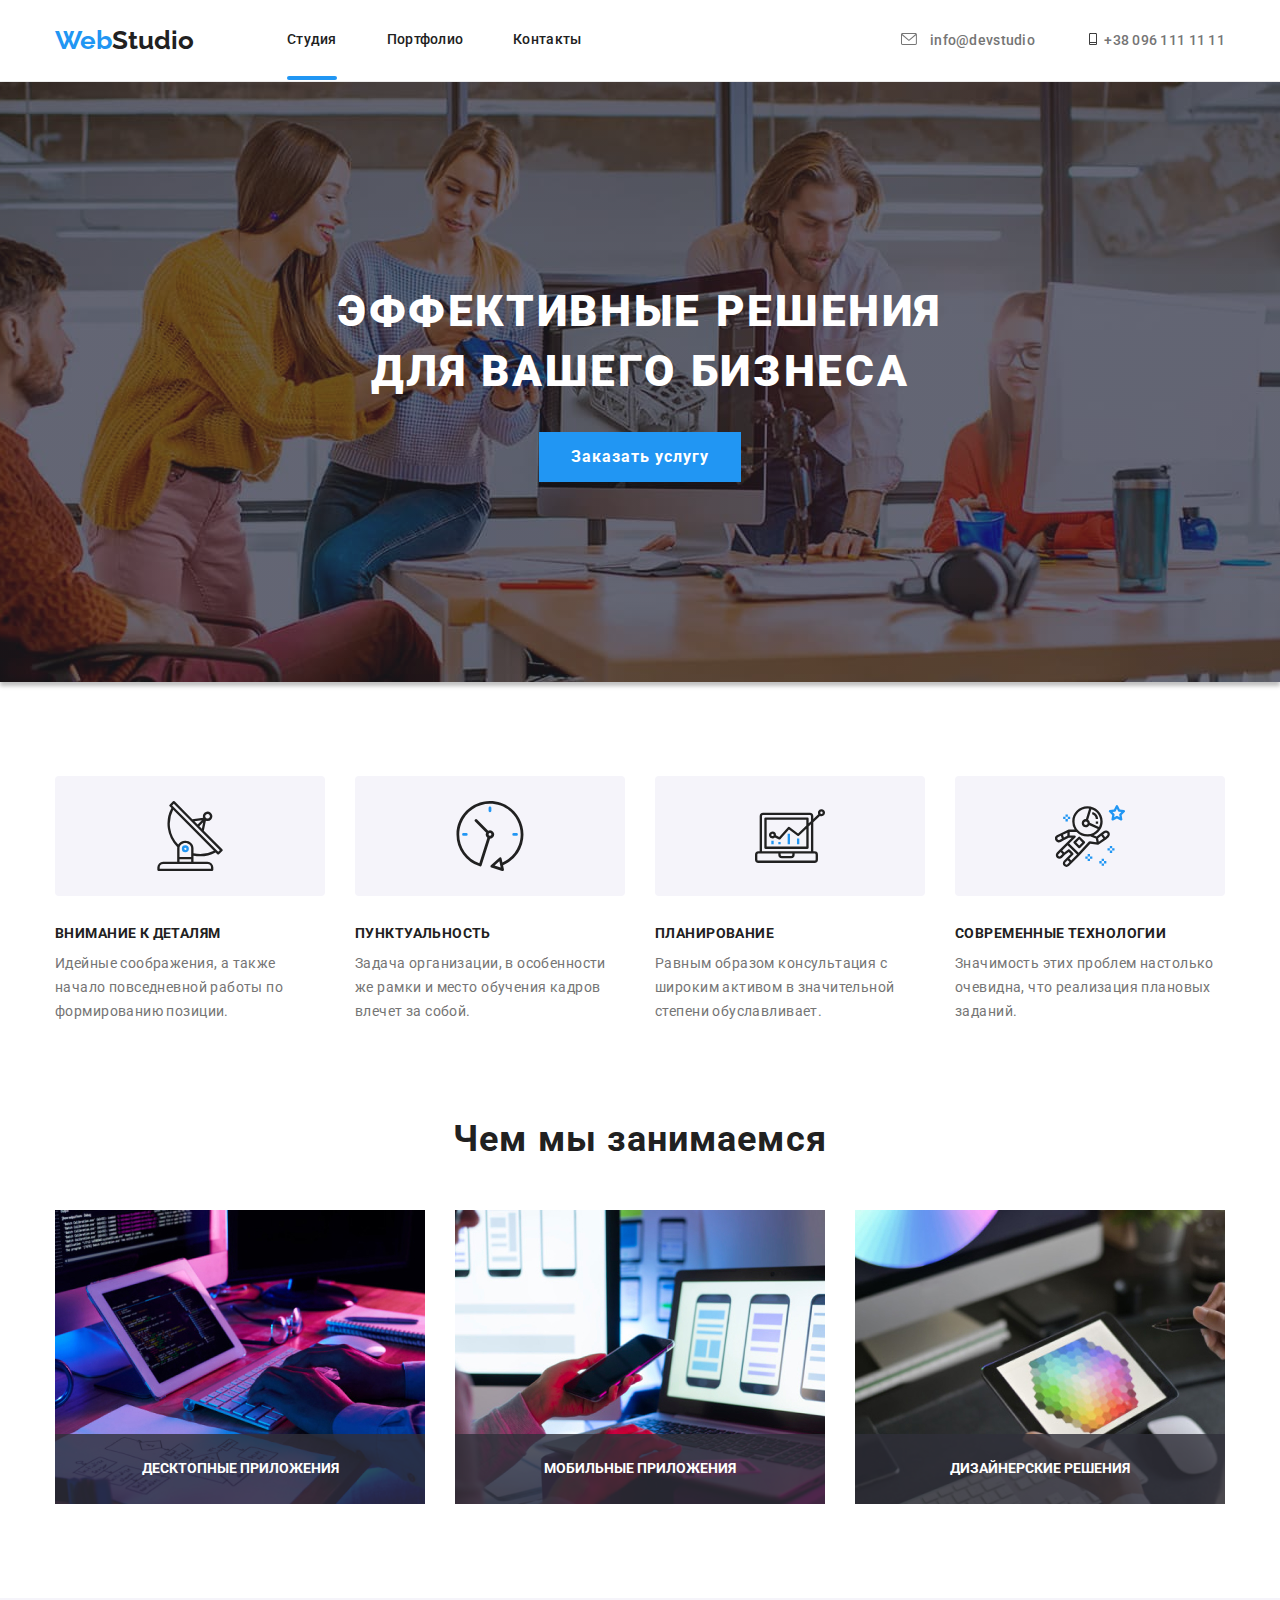
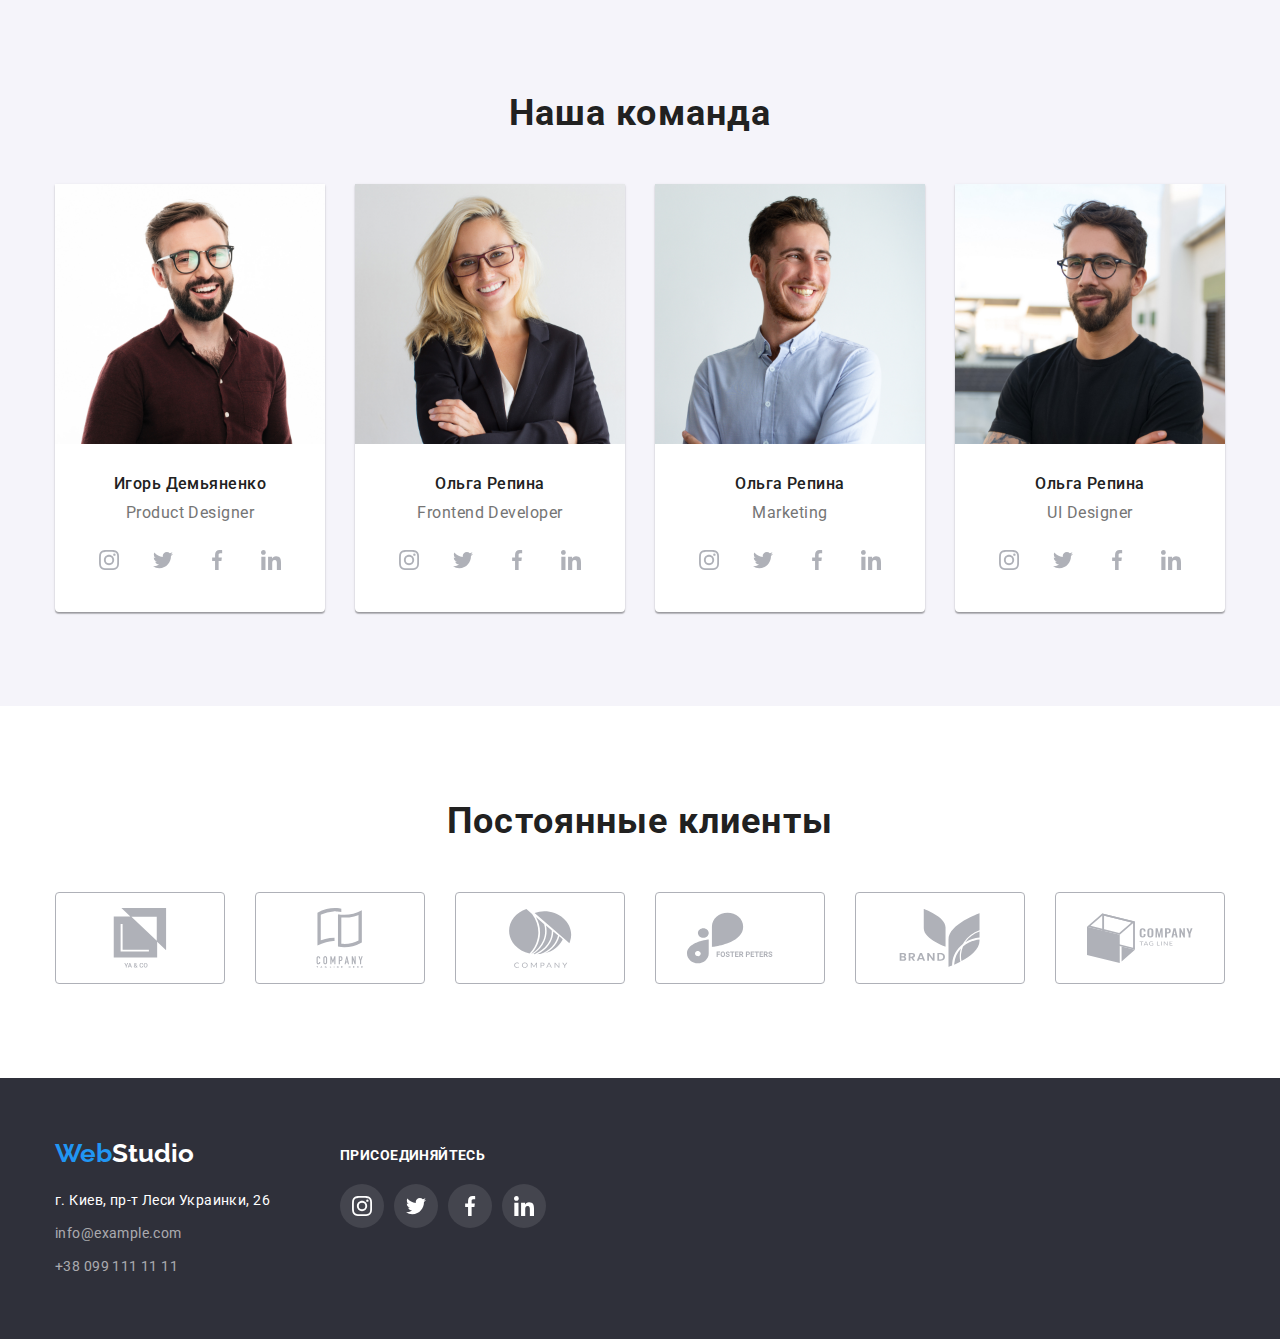
==== commit aa807d96: "work5" ====
--- a/index.html
+++ b/index.html
@@ -19,7 +19,7 @@
         <nav class="auth-nav">
             <a class="webstudio text-decor" href=""><span class="web">Web</span>Studio</a>
             <ul class="site-ul">
-                <li><a class="link-li text-decor" href="./index.html">Студия</a></li>
+                <li><a class="link-li text-decor current" href="./index.html">Студия</a></li>
                 <li><a class="link-li text-decor" href="./portfolio.html">Портфолио</a></li>
                 <li><a class="link-li text-decor" href="">Контакты</a></li>
             </ul>
--- a/css/styles.css
+++ b/css/styles.css
@@ -74,6 +74,9 @@
         color: #212121;
         padding-top: 32px;
         padding-bottom: 32px;
+        display: block;
+                transition: color 250ms cubic-bezier(0.4, 0, 0.2, 1);
+                position: relative;
 }
 .link {
         font-weight: 500;
@@ -91,6 +94,17 @@
 
 .link:hover .smarthone , .link:focus .smarthone {
         fill: #2196F3;
+}
+.current::after {
+        position: absolute;
+                left: 0;
+                bottom: 0;
+                content: '';
+                display: block;
+                width: 100%;
+                height: 4px;
+                background-color: #2196F3;
+                border-radius: 2px;
 }
 .envelope {
         margin-right: 10px;
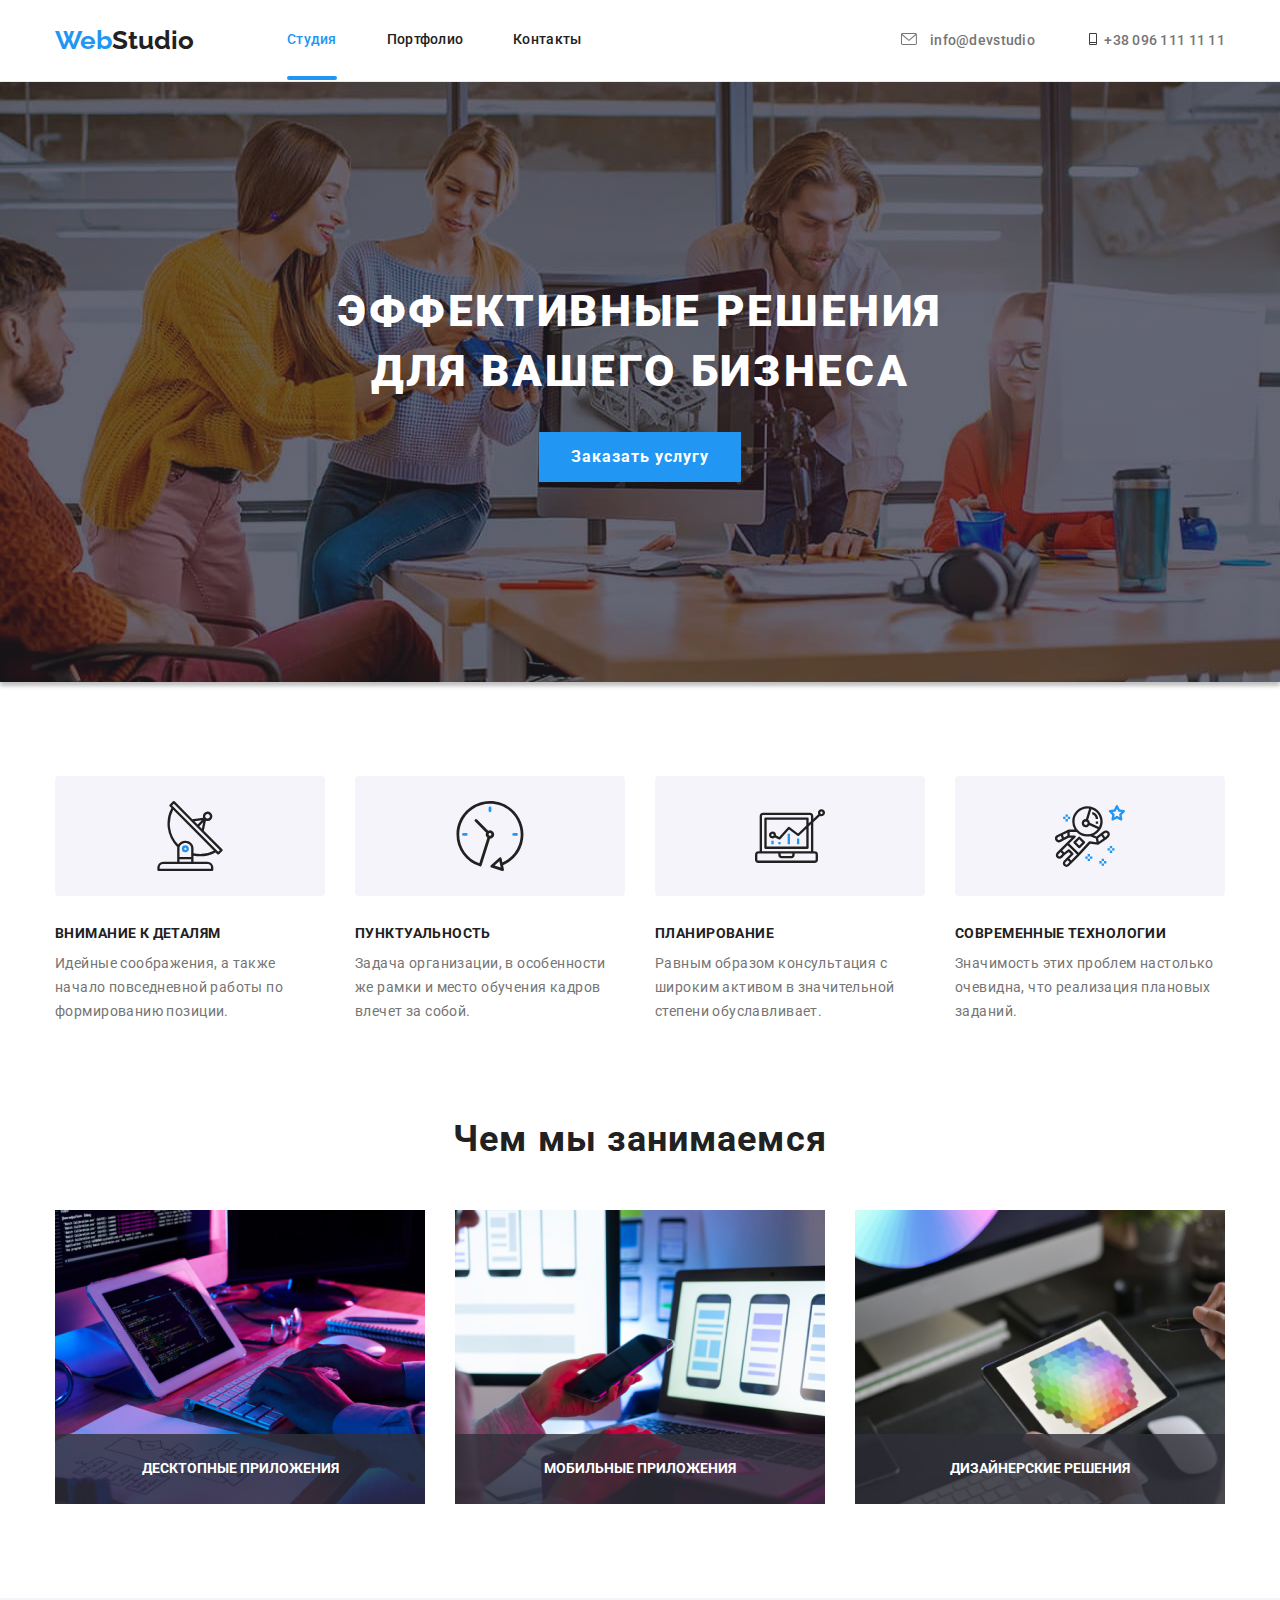
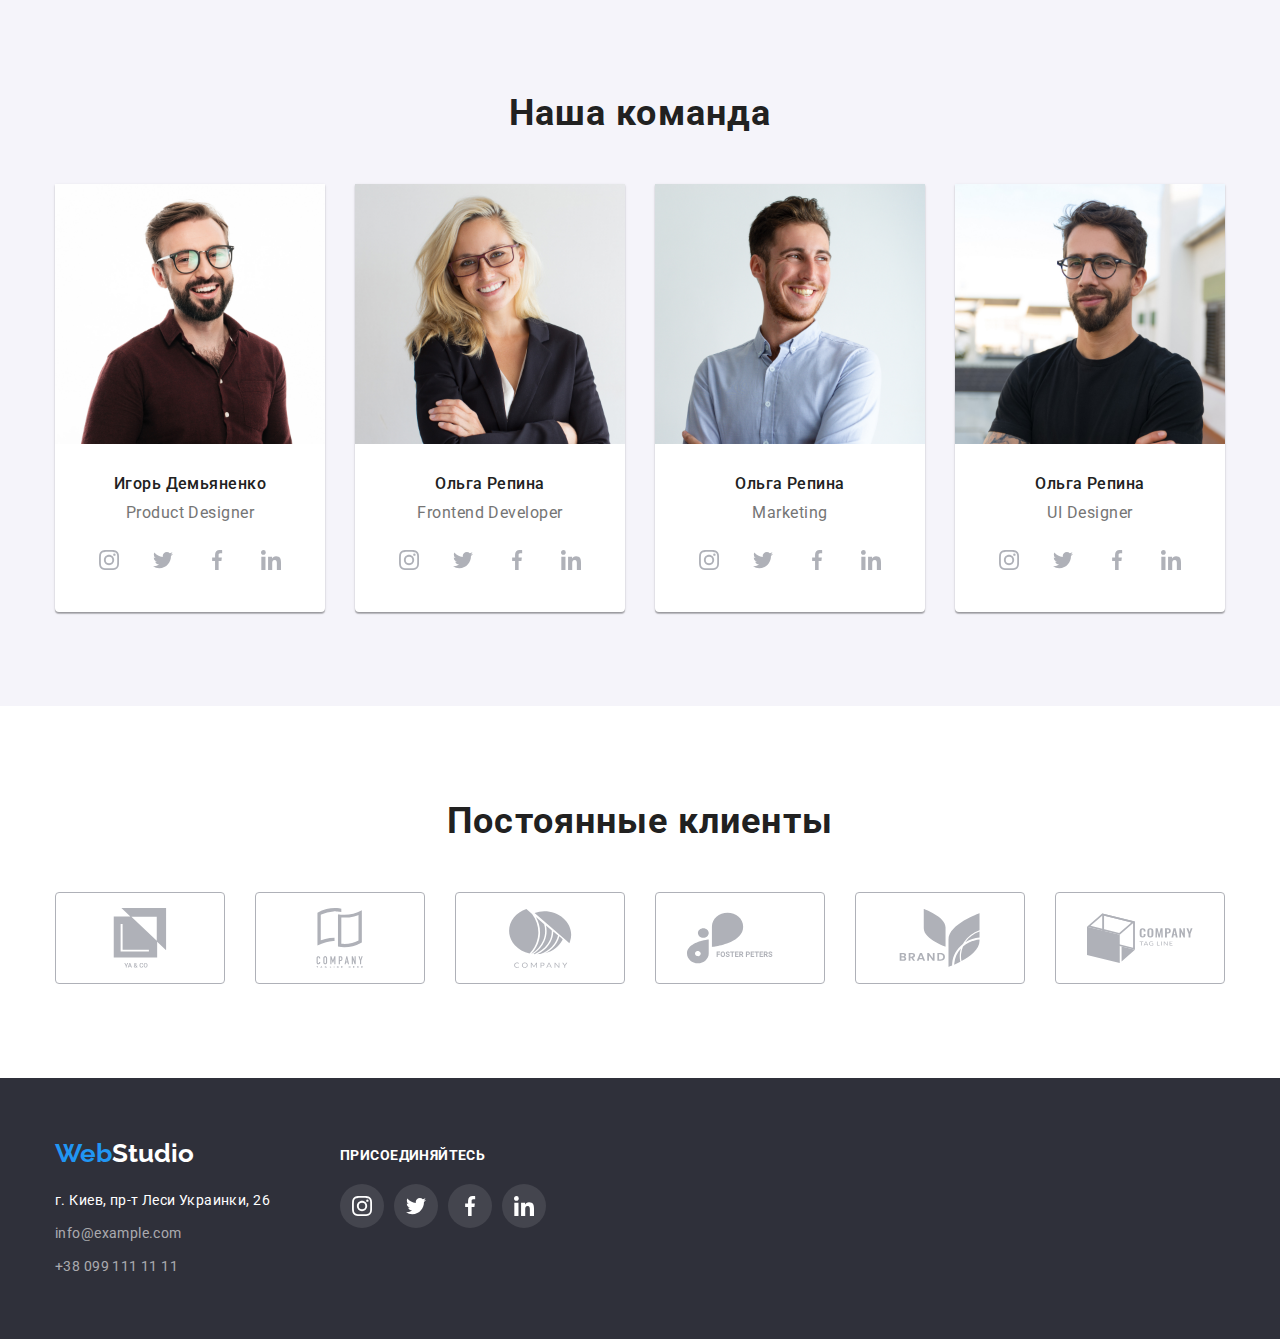
==== commit 258ded1d: "work5" ====
--- a/index.html
+++ b/index.html
@@ -122,7 +122,8 @@
                                 <p class="kind">Product Designer</p>
                             </div>
                             <ul class="icon-ul">
-                                <li class="icon-li"><a class="icon-link" href="#">
+                                <li>
+                                    <a class="icon-link" href="#">
                                     <svg class="icon-item">
                                         <use href="./images/icons.svg#icon-instagram-2"></use>
                                     </svg>
@@ -290,11 +291,13 @@
         <div class="container footers">
             <div class="footer-addres"> 
 <a class="webstudio-footer text-decor" href=""><span class="web">Web</span>Studio</a>
-            <address class="address text-decor">г. Киев, пр-т Леси Украинки, 26</address>
+            <address>
             <ul class="email-link">
+                <li><a class="address text-decor" href="">г. Киев, пр-т Леси Украинки, 26</a></li>
                 <li><a class="email text-decor" href="">info@example.com</a></li>
                 <li><a class="email text-decor" href="">+38 099 111 11 11</a></li>
             </ul>
+            </address>
             </div>
         <div class="footer-icons">
             <p class="footer-p">присоединяйтесь</p>
--- a/css/styles.css
+++ b/css/styles.css
@@ -86,6 +86,7 @@
         color: #757575;
         padding-top: 32px;
         padding-bottom: 32px;
+        transition: color 250ms cubic-bezier(0.4, 0, 0.2, 1);
 }
 
 .link-li:hover, .link-li:focus {
@@ -94,6 +95,9 @@
 
 .link:hover .smarthone , .link:focus .smarthone {
         fill: #2196F3;
+}
+.current {
+        color: #2196F3;
 }
 .current::after {
         position: absolute;
@@ -185,10 +189,13 @@
         background-color: rgba(0, 0, 0, 0.2);
         transition: opacity 250ms cubic-bezier(0.4, 0, 0.2, 1), visibility 250ms cubic-bezier(0.4, 0, 0.2, 1);
 }
-.backdrop.is-hidden {
+.is-hidden {
         visibility: hidden;
         opacity: 0;
         pointer-events: none;
+}
+.backdrop.is-hidden .modal {
+        transform: scale(2);
 }
 .modal {
         border-radius: 4px;
@@ -198,7 +205,8 @@
         position: absolute;
         left: 50%;
         top: 50%;
-        transform: translate(-50%, -50%);
+        transform: translate(-50%, -50%) scale(1);
+                transition: transform 250ms cubic-bezier(0.4, 0, 0.2, 1);
         box-shadow: 0px 1px 3px rgba(0, 0, 0, 0.12), 0px 1px 1px rgba(0, 0, 0, 0.14), 0px 2px 1px rgba(0, 0, 0, 0.2);
 }
 .btn-modal {
@@ -326,6 +334,8 @@
          display: flex;
          align-items: center;
          justify-content: center;
+         background-color: inherit;
+        transition: background-color 250ms cubic-bezier(0.4, 0, 0.2, 1);
 }
 .icon-link:hover, .icon-link:focus {
         background-color: #2196F3;
@@ -334,6 +344,7 @@
         fill: #AFB1B8;
         width: 20px;
         height: 20px;
+        transition: fill 250ms cubic-bezier(0.4, 0, 0.2, 1);
 }
 .icon-link:hover .icon-item,
 .icon-link:focus .icon-item {
@@ -382,6 +393,7 @@
         display: flex;
         align-items: center;
         justify-content: center;
+        transition: border 250ms cubic-bezier(0.4, 0, 0.2, 1);
 }
 
 .logo:hover, .logo:focus {
@@ -397,6 +409,7 @@
 
 .logo {
         fill: #AFB1B8;
+        transition: fill 250ms cubic-bezier(0.4, 0, 0.2, 1);
 }
 
 /* Footer */
@@ -432,6 +445,7 @@
          align-items: center;
          justify-content: center;
         background: rgba(255, 255, 255, 0.1);
+        transition: background-color 250ms cubic-bezier(0.4, 0, 0.2, 1);
 }
 .footer-icons-a:hover, .footer-icons-a:focus {
         background-color: #2196F3;
@@ -448,20 +462,29 @@
         margin-top: 0px;
         display: inline-block;
 }
+address {
+        font-style: normal;
+}
 .address {
         font-style: normal;
         font-size: 14px;
         line-height: 1.71;
         letter-spacing: 0.03em;
         color: #FFFFFF;
-        margin-top: 20px;
-}
-
+        transition: color 250ms cubic-bezier(0.4, 0, 0.2, 1);
+}
+.address:hover {
+        color: #2196F3;
+}
+.email-link {
+                margin-top: 20px;
+}
 .email {
         font-size: 14px;
         line-height: 1.71;
         letter-spacing: 0.03em;
         color: rgba(255, 255, 255, 0.6);
+        transition: color 250ms cubic-bezier(0.4, 0, 0.2, 1);
 }
 .email:hover, .email:focus {
     color: #2196F3;
@@ -488,6 +511,7 @@
         padding: 6px 22px;
         background-color: #F5F4FA;
         border-radius: 4px;
+        transition: color 250ms cubic-bezier(0.4, 0, 0.2, 1), background-color 250ms cubic-bezier(0.4, 0, 0.2, 1), box-shadow 250ms cubic-bezier(0.4, 0, 0.2, 1);
 }
 .btn-ul li:not(:last-child) {
         margin-right: 8px;
@@ -526,15 +550,19 @@
 .projects {
         display: none;
 }
+
 .cards {
         display: block;
         text-decoration: none;
-}
-.cards:hover {
+        transition: box-shadow 250ms cubic-bezier(0.4, 0, 0.2, 1);
+}
+.cards:hover  {
         box-shadow: 0px 1px 1px rgba(0, 0, 0, 0.12), 0px 4px 4px rgba(0, 0, 0, 0.06), 1px 4px 6px rgba(0, 0, 0, 0.16);
 }
+.cards:hover .cards-text {
+        transform: translateY(0);
+}
 .images {
-
         display: flex;
         flex-wrap: wrap;
 }
@@ -548,6 +576,23 @@
 .images-link:nth-child(n+6) {
         margin-bottom: 0;
 }
-.img-item {
+.div-overlay {
+        position: relative;
+        overflow: hidden;
+}
+.cards-text {
         display: block;
+        position: absolute;
+    width: 100%;
+    top: 0;
+    bottom: 0;
+    padding: 63px 24px;
+    font-style: normal;
+    font-weight: 400;
+    font-size: 18px;
+    line-height: 1.6;
+    color: #FFFFFF;
+    background-color: rgba(33, 150, 243, 0.9);
+    transform: translateY(100%);
+ transition: transform 250ms cubic-bezier(0.4, 0, 0.2, 1);
 }